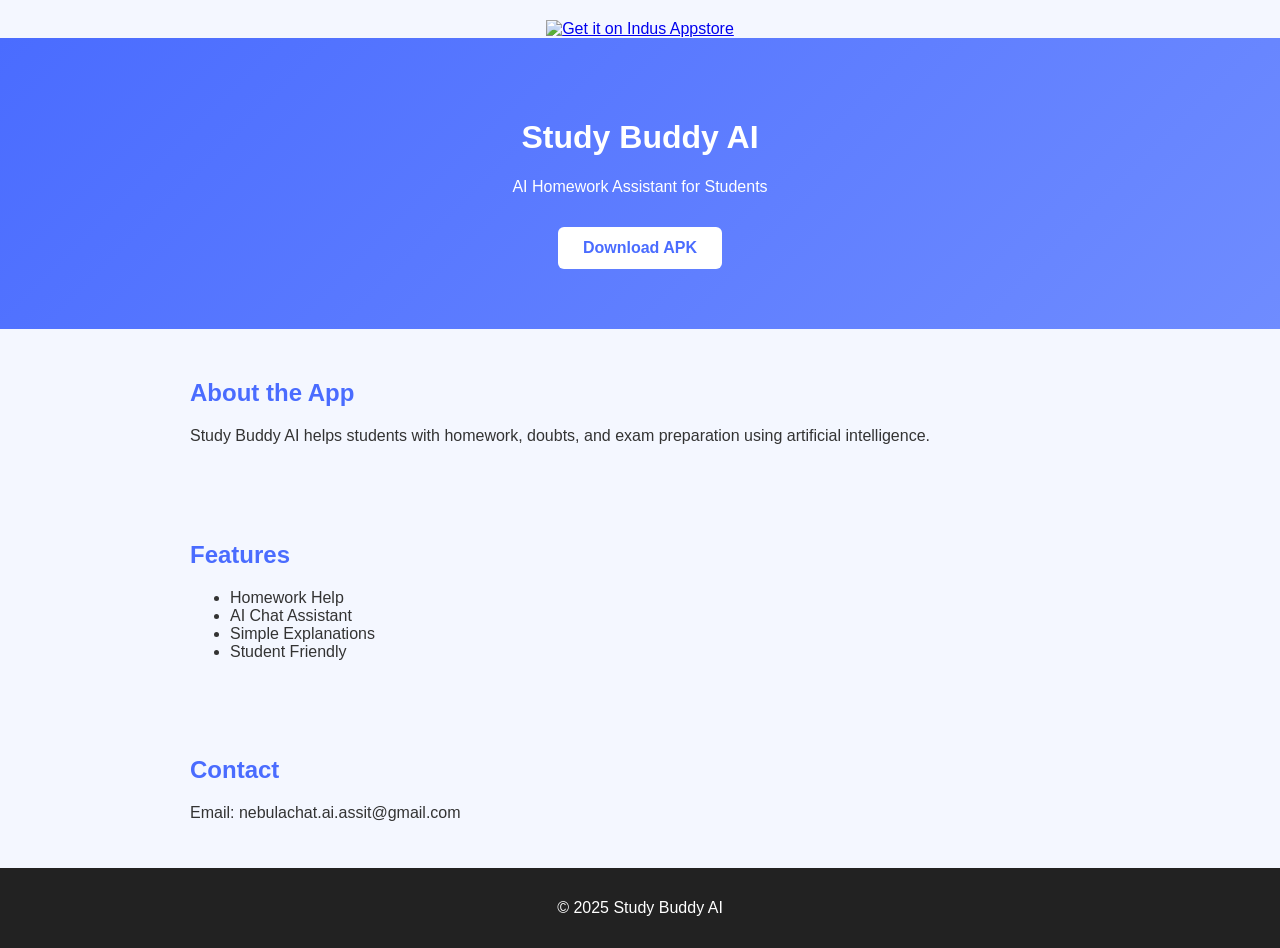
==== index.html @ 0703a467 "Update index.html" ====
<!DOCTYPE html>
<html lang="en">
<head>
  <meta charset="UTF-8">
  <title>Study Buddy AI – Homework Assistant</title>
  <link rel="stylesheet" href="style.css">
</head>
<body>
<div class="download">
  <a href="https://indusapp.store/avqtopzy" target="_blank">
    <img src="indus.png" alt="Get it on Indus Appstore" class="indus-badge">
  </a>
</div>

  <header>
    <h1>Study Buddy AI</h1>
    <p>AI Homework Assistant for Students</p>
   <a href="study-buddy-ai.apk" class="btn" download>
  Download APK
</a>

  </header>

  <section>
    <h2>About the App</h2>
    <p>
      Study Buddy AI helps students with homework, doubts, and exam preparation
      using artificial intelligence.
    </p>
  </section>

  <section>
    <h2>Features</h2>
    <ul>
      <li>Homework Help</li>
      <li>AI Chat Assistant</li>
      <li>Simple Explanations</li>
      <li>Student Friendly</li>
    </ul>
  </section>

  <section>
    <h2>Contact</h2>
    <p>Email: nebulachat.ai.assit@gmail.com</p>
  </section>

  <footer>
    <p>© 2025 Study Buddy AI</p>
  </footer>

</body>
</html>
---- style.css ----
body {
  margin: 0;
  font-family: Arial, sans-serif;
  background-color: #f4f7ff;
  color: #333;
}

header {
  background: linear-gradient(135deg, #4a6cff, #6f8cff);
  color: white;
  text-align: center;
  padding: 60px 20px;
}

.btn {
  display: inline-block;
  margin-top: 15px;
  padding: 12px 25px;
  background: white;
  color: #4a6cff;
  text-decoration: none;
  font-weight: bold;
  border-radius: 6px;
}

section {
  max-width: 900px;
  margin: auto;
  padding: 30px 20px;
}

h2 {
  color: #4a6cff;
}

footer {
  background: #222;
  color: white;
  text-align: center;
  padding: 15px;
}
.download {
  text-align: center;
  margin-top: 20px;
}

.indus-badge {
  width: 220px;
  cursor: pointer;
}
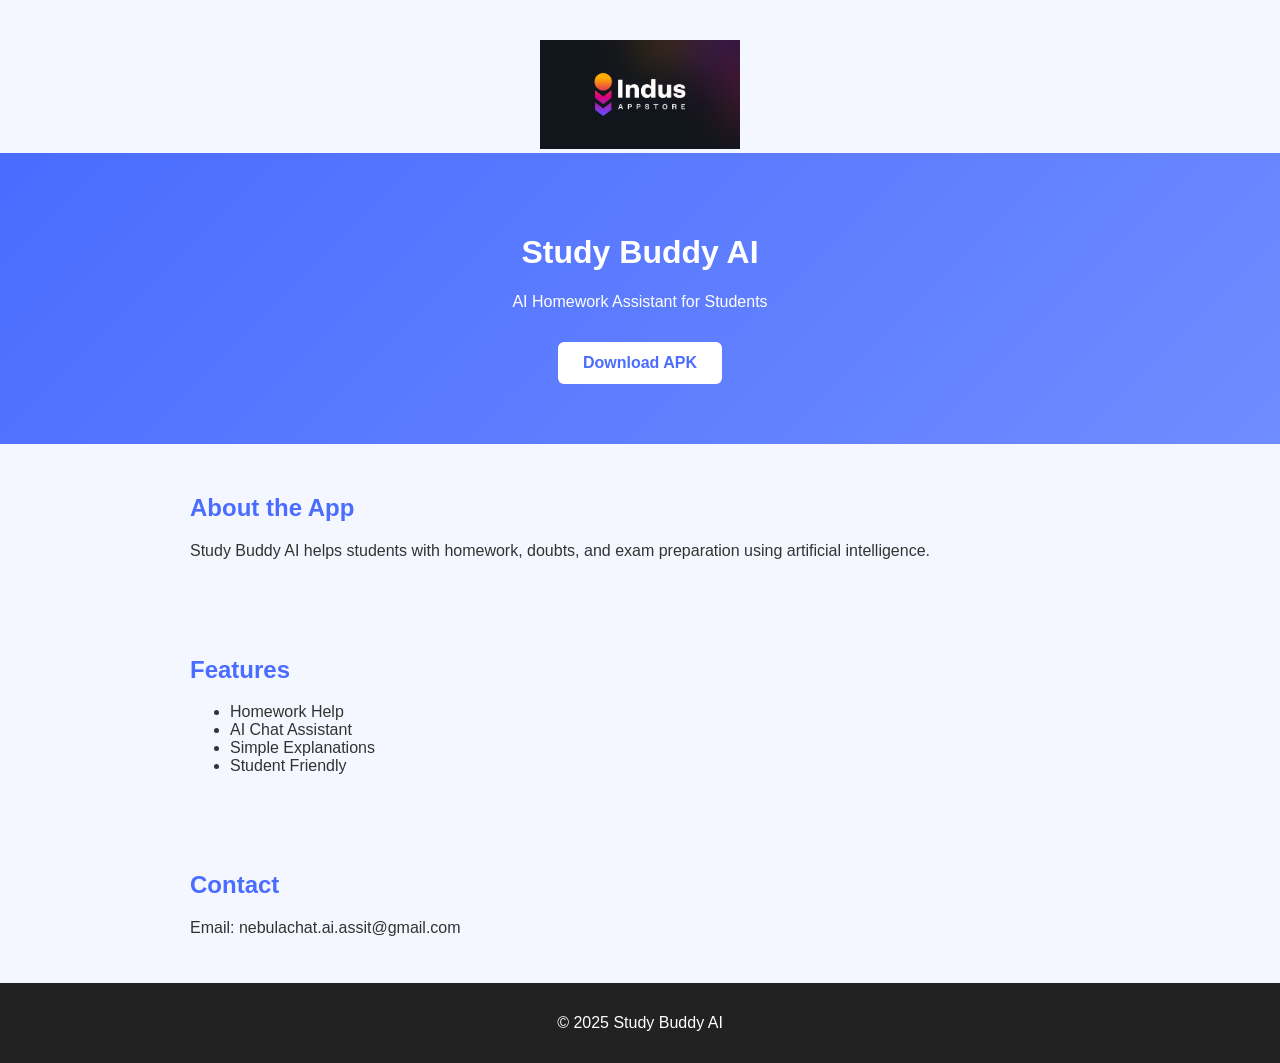
==== commit 579cd89d: "Update index.html" ====
--- a/index.html
+++ b/index.html
@@ -8,7 +8,7 @@
 <body>
 <div class="download">
   <a href="https://indusapp.store/avqtopzy" target="_blank">
-    <img src="indus.png" alt="Get it on Indus Appstore" class="indus-badge">
+    <img src="indus.png.png" alt="Get it on Indus Appstore" class="indus-badge">
   </a>
 </div>
 
@@ -55,3 +55,4 @@
 
 
 
+
--- a/style.css
+++ b/style.css
@@ -43,9 +43,11 @@
   text-align: center;
   margin-top: 20px;
 }
-
 .indus-badge {
-  width: 220px;
+  width: 200px;
+  margin-top: 20px;
   cursor: pointer;
 }
 
+
+
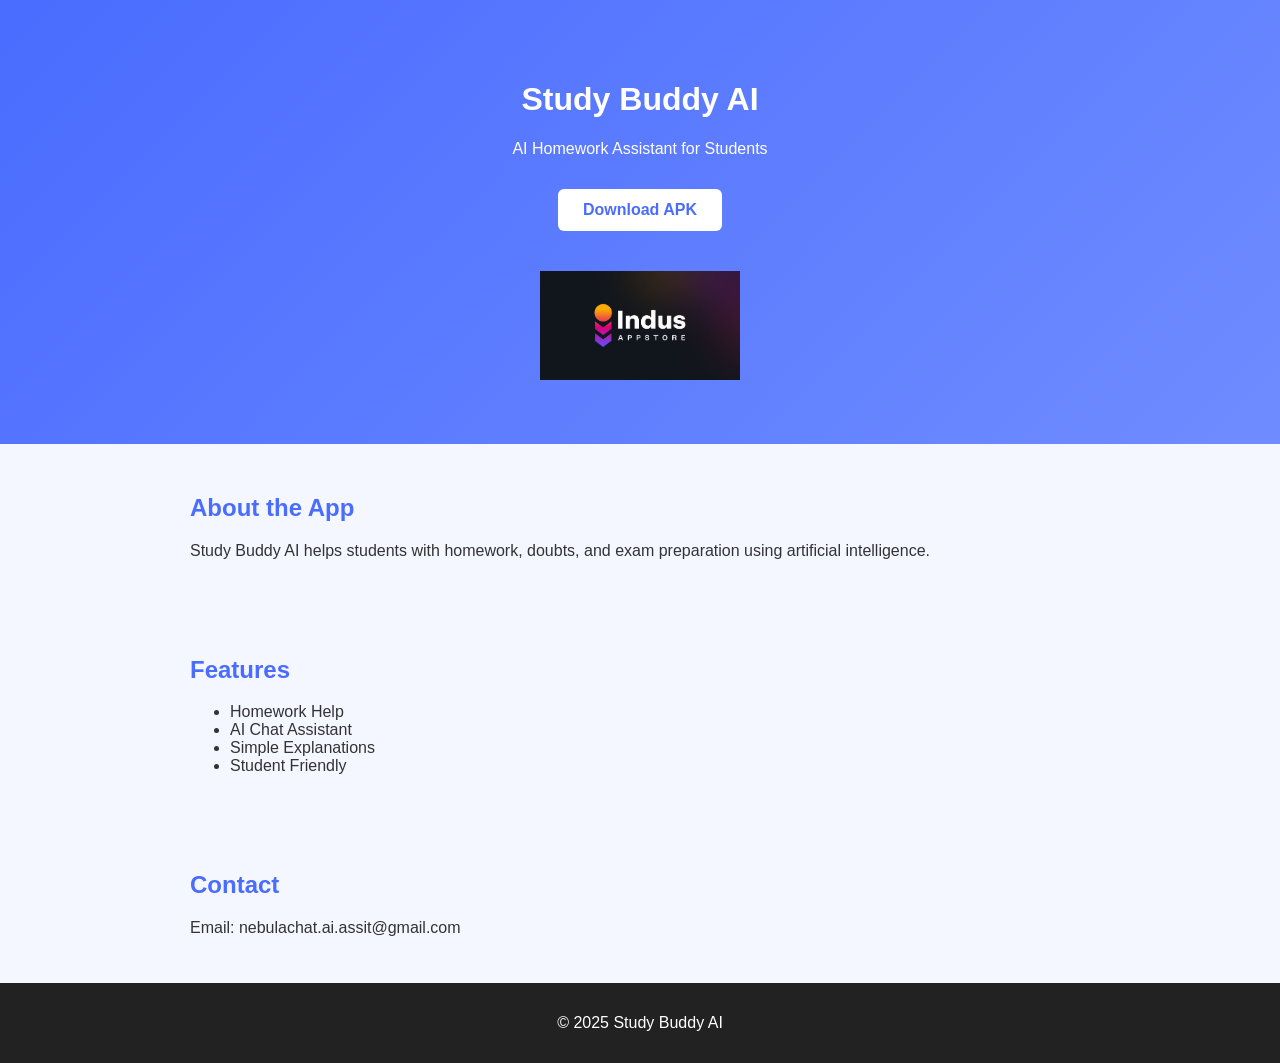
==== commit 9a0c702f: "Fix image source path and clean up HTML structure" ====
--- a/index.html
+++ b/index.html
@@ -6,11 +6,6 @@
   <link rel="stylesheet" href="style.css">
 </head>
 <body>
-<div class="download">
-  <a href="https://indusapp.store/avqtopzy" target="_blank">
-    <img src="indus.png.png" alt="Get it on Indus Appstore" class="indus-badge">
-  </a>
-</div>
 
   <header>
     <h1>Study Buddy AI</h1>
@@ -18,7 +13,11 @@
    <a href="study-buddy-ai.apk" class="btn" download>
   Download APK
 </a>
-
+<div class="download">
+  <a href="https://indusapp.store/avqtopzy" target="_blank">
+    <img src="./indus.png" alt="Get it on Indus Appstore" class="indus-badge">
+  </a>
+</div>
   </header>
 
   <section>
@@ -56,3 +55,4 @@
 
 
 
+
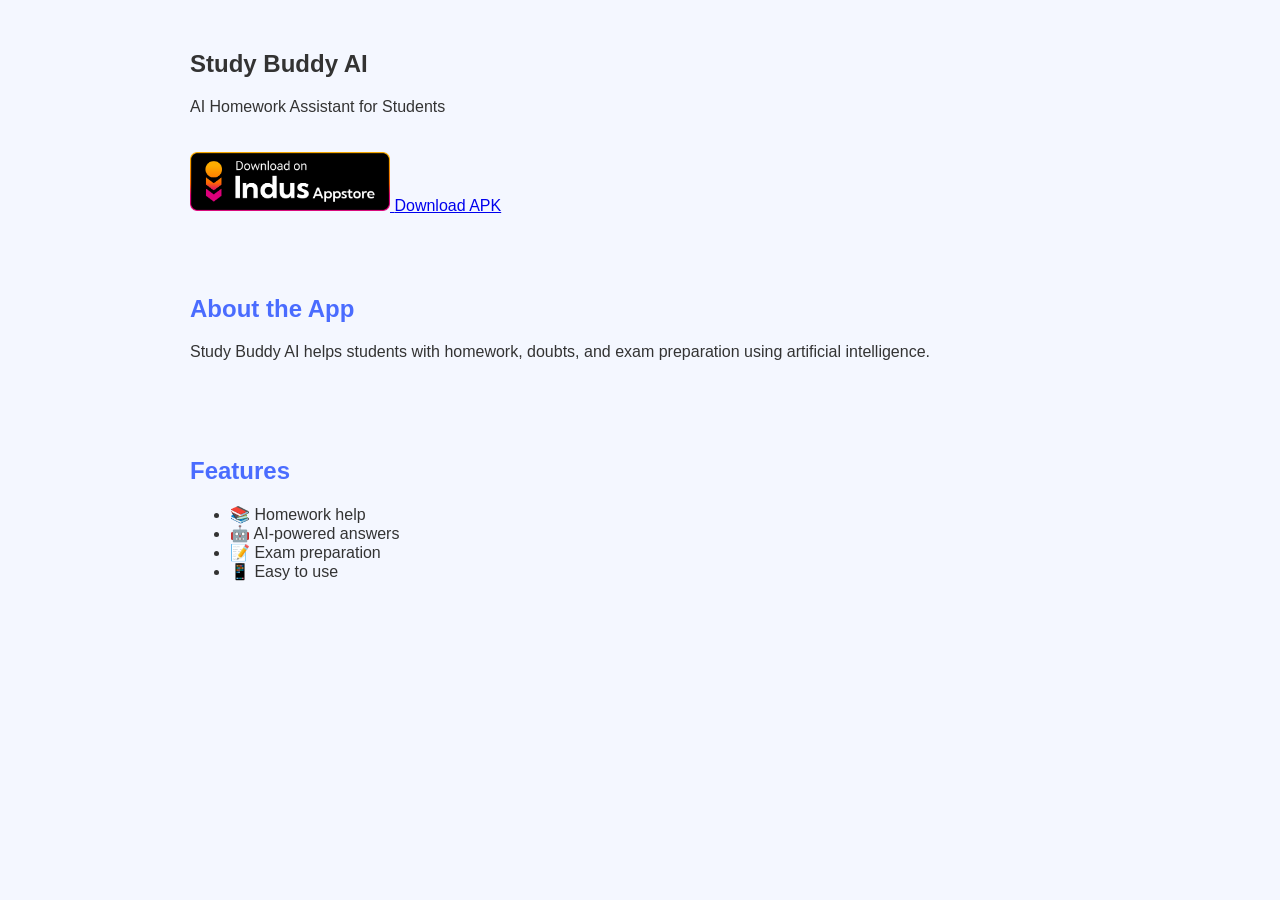
==== commit f7ddd0a1: "Refactor index.html for better structure and responsiveness Updated the HTML structure, added viewpo" ====
--- a/index.html
+++ b/index.html
@@ -2,57 +2,52 @@
 <html lang="en">
 <head>
   <meta charset="UTF-8">
-  <title>Study Buddy AI – Homework Assistant</title>
+  <title>Study Buddy AI</title>
+  <meta name="viewport" content="width=device-width, initial-scale=1.0">
   <link rel="stylesheet" href="style.css">
 </head>
 <body>
 
-  <header>
+  <!-- HERO SECTION -->
+  <section class="hero">
     <h1>Study Buddy AI</h1>
     <p>AI Homework Assistant for Students</p>
-   <a href="study-buddy-ai.apk" class="btn" download>
-  Download APK
-</a>
-<div class="download">
-  <a href="https://indusapp.store/avqtopzy" target="_blank">
-    <img src="./indus.png" alt="Get it on Indus Appstore" class="indus-badge">
-  </a>
-</div>
-  </header>
 
-  <section>
+    <!-- DOWNLOAD BUTTONS -->
+    <div class="download-row">
+
+      <!-- Indus Appstore -->
+      <a href="https://indusapp.store/avqtopzy" target="_blank">
+        <img src="./indus.png" alt="Get it on Indus Appstore" class="indus-badge">
+      </a>
+
+      <!-- APK Download -->
+      <a href="study-buddy-ai.apk.apk" download class="apk-btn">
+        Download APK
+      </a>
+
+    </div>
+  </section>
+
+  <!-- ABOUT SECTION -->
+  <section class="content">
     <h2>About the App</h2>
     <p>
-      Study Buddy AI helps students with homework, doubts, and exam preparation
-      using artificial intelligence.
+      Study Buddy AI helps students with homework, doubts,
+      and exam preparation using artificial intelligence.
     </p>
   </section>
 
-  <section>
+  <!-- FEATURES -->
+  <section class="content">
     <h2>Features</h2>
     <ul>
-      <li>Homework Help</li>
-      <li>AI Chat Assistant</li>
-      <li>Simple Explanations</li>
-      <li>Student Friendly</li>
+      <li>📚 Homework help</li>
+      <li>🤖 AI-powered answers</li>
+      <li>📝 Exam preparation</li>
+      <li>📱 Easy to use</li>
     </ul>
   </section>
 
-  <section>
-    <h2>Contact</h2>
-    <p>Email: nebulachat.ai.assit@gmail.com</p>
-  </section>
-
-  <footer>
-    <p>© 2025 Study Buddy AI</p>
-  </footer>
-
 </body>
 </html>
-
-
-
-
-
-
-
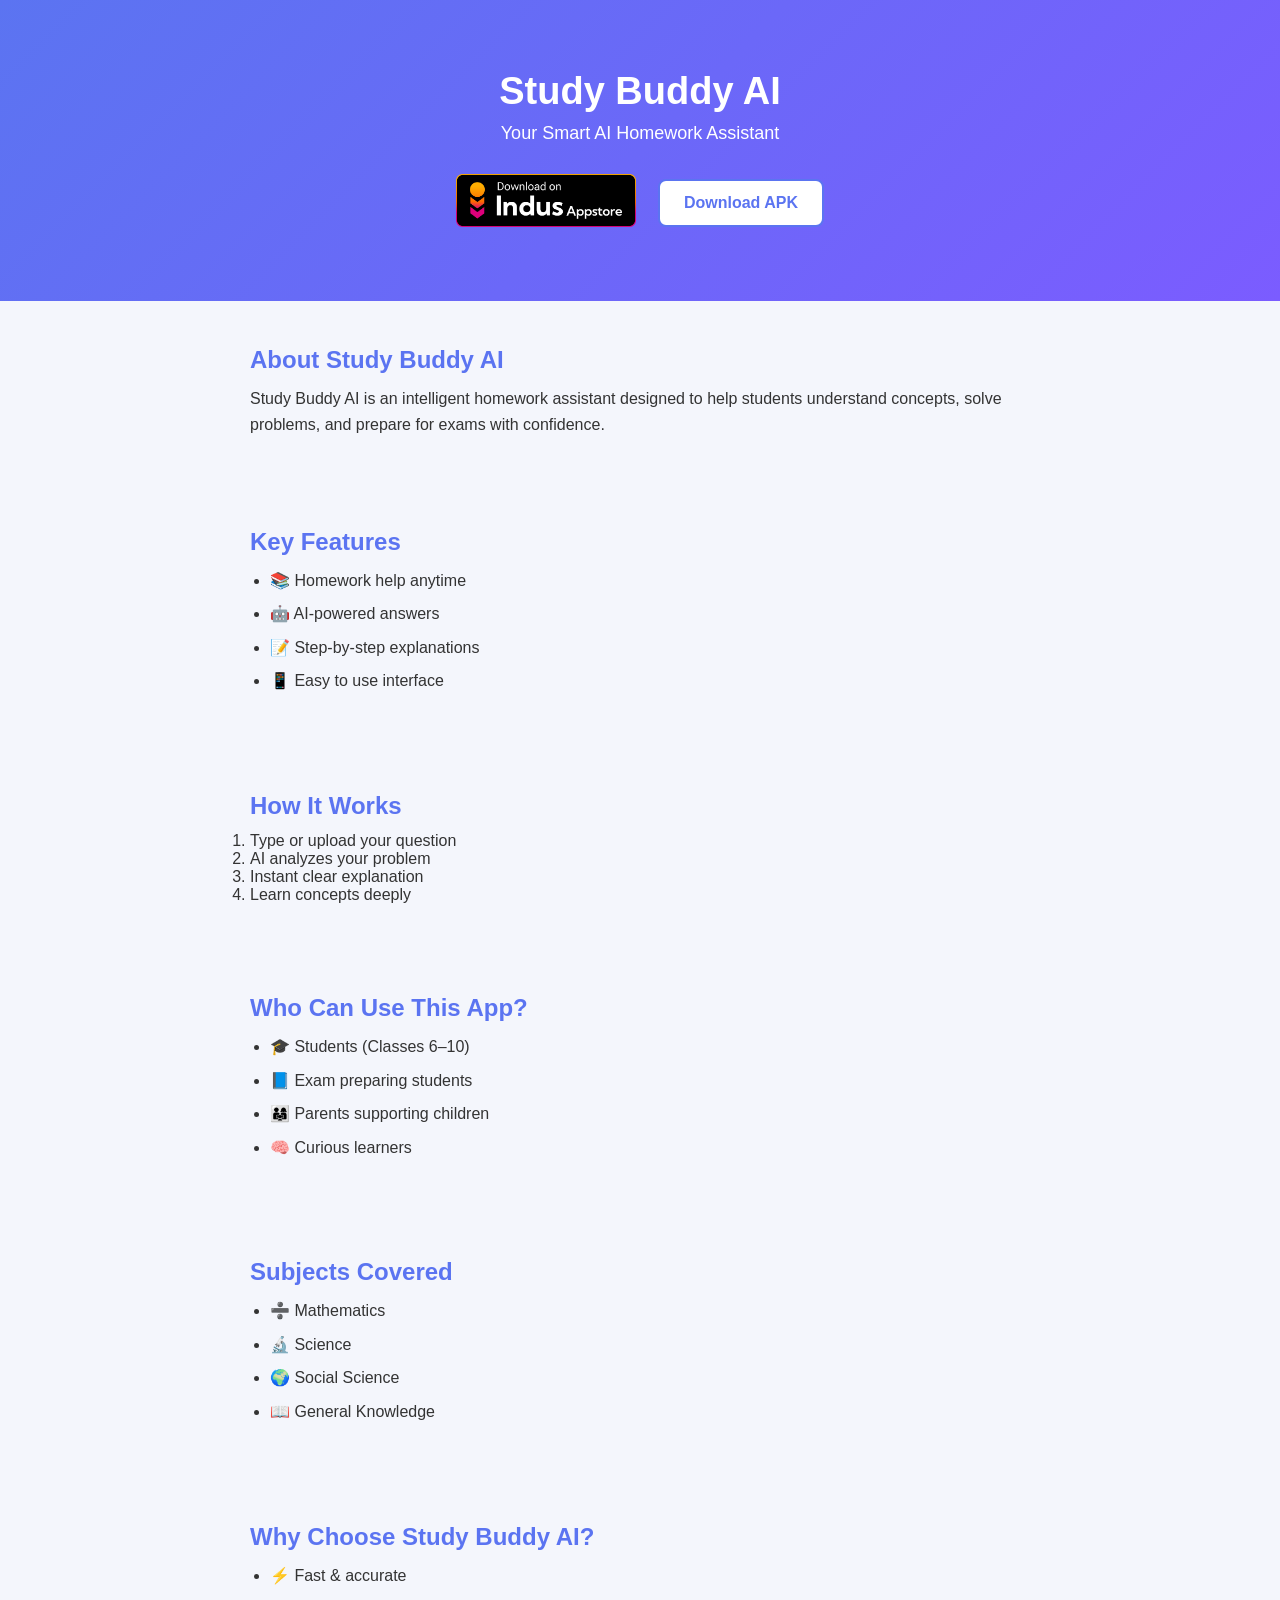
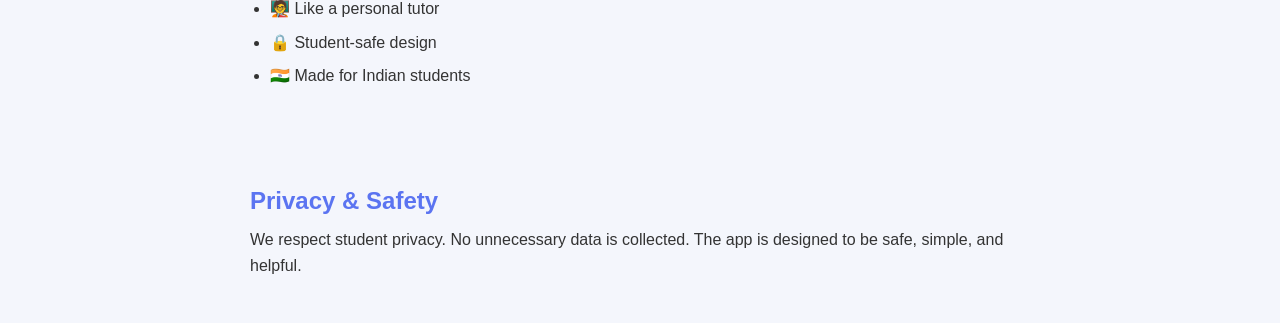
==== commit 717813c0: "Revise index.html for improved app presentation Updated content and structure of the index.html file" ====
--- a/index.html
+++ b/index.html
@@ -8,45 +8,94 @@
 </head>
 <body>
 
-  <!-- HERO SECTION -->
+  <!-- HERO -->
   <section class="hero">
     <h1>Study Buddy AI</h1>
-    <p>AI Homework Assistant for Students</p>
+    <p>Your Smart AI Homework Assistant</p>
 
-    <!-- DOWNLOAD BUTTONS -->
     <div class="download-row">
-
-      <!-- Indus Appstore -->
       <a href="https://indusapp.store/avqtopzy" target="_blank">
         <img src="./indus.png" alt="Get it on Indus Appstore" class="indus-badge">
       </a>
 
-      <!-- APK Download -->
       <a href="study-buddy-ai.apk.apk" download class="apk-btn">
         Download APK
       </a>
-
     </div>
   </section>
 
-  <!-- ABOUT SECTION -->
+  <!-- ABOUT -->
   <section class="content">
-    <h2>About the App</h2>
+    <h2>About Study Buddy AI</h2>
     <p>
-      Study Buddy AI helps students with homework, doubts,
-      and exam preparation using artificial intelligence.
+      Study Buddy AI is an intelligent homework assistant designed to help
+      students understand concepts, solve problems, and prepare for exams
+      with confidence.
     </p>
   </section>
 
   <!-- FEATURES -->
   <section class="content">
-    <h2>Features</h2>
+    <h2>Key Features</h2>
     <ul>
-      <li>📚 Homework help</li>
+      <li>📚 Homework help anytime</li>
       <li>🤖 AI-powered answers</li>
-      <li>📝 Exam preparation</li>
-      <li>📱 Easy to use</li>
+      <li>📝 Step-by-step explanations</li>
+      <li>📱 Easy to use interface</li>
     </ul>
+  </section>
+
+  <!-- HOW IT WORKS -->
+  <section class="content">
+    <h2>How It Works</h2>
+    <ol>
+      <li>Type or upload your question</li>
+      <li>AI analyzes your problem</li>
+      <li>Instant clear explanation</li>
+      <li>Learn concepts deeply</li>
+    </ol>
+  </section>
+
+  <!-- USERS -->
+  <section class="content">
+    <h2>Who Can Use This App?</h2>
+    <ul>
+      <li>🎓 Students (Classes 6–10)</li>
+      <li>📘 Exam preparing students</li>
+      <li>👨‍👩‍👧 Parents supporting children</li>
+      <li>🧠 Curious learners</li>
+    </ul>
+  </section>
+
+  <!-- SUBJECTS -->
+  <section class="content">
+    <h2>Subjects Covered</h2>
+    <ul>
+      <li>➗ Mathematics</li>
+      <li>🔬 Science</li>
+      <li>🌍 Social Science</li>
+      <li>📖 General Knowledge</li>
+    </ul>
+  </section>
+
+  <!-- WHY CHOOSE -->
+  <section class="content">
+    <h2>Why Choose Study Buddy AI?</h2>
+    <ul>
+      <li>⚡ Fast & accurate</li>
+      <li>🧑‍🏫 Like a personal tutor</li>
+      <li>🔒 Student-safe design</li>
+      <li>🇮🇳 Made for Indian students</li>
+    </ul>
+  </section>
+
+  <!-- PRIVACY -->
+  <section class="content">
+    <h2>Privacy & Safety</h2>
+    <p>
+      We respect student privacy. No unnecessary data is collected.
+      The app is designed to be safe, simple, and helpful.
+    </p>
   </section>
 
 </body>
--- a/style.css
+++ b/style.css
@@ -1,53 +1,118 @@
+* {
+  margin: 0;
+  padding: 0;
+  box-sizing: border-box;
+  font-family: Arial, sans-serif;
+}
+
 body {
-  margin: 0;
-  font-family: Arial, sans-serif;
-  background-color: #f4f7ff;
+  background-color: #f4f6fc;
   color: #333;
 }
 
-header {
-  background: linear-gradient(135deg, #4a6cff, #6f8cff);
+/* HERO SECTION */
+.hero {
+  background: linear-gradient(135deg, #5b74f1, #7b5cff);
   color: white;
   text-align: center;
-  padding: 60px 20px;
+  padding: 70px 20px;
+  animation: fadeDown 1s ease;
 }
 
-.btn {
-  display: inline-block;
-  margin-top: 15px;
-  padding: 12px 25px;
-  background: white;
-  color: #4a6cff;
+.hero h1 {
+  font-size: 38px;
+  margin-bottom: 10px;
+}
+
+.hero p {
+  font-size: 18px;
+  margin-bottom: 30px;
+}
+
+/* DOWNLOAD BUTTON ROW */
+.download-row {
+  display: flex;
+  justify-content: center;
+  align-items: center;
+  gap: 22px;
+  flex-wrap: wrap;
+  animation: fadeUp 1.2s ease;
+}
+
+/* INDUS IMAGE BUTTON */
+.indus-badge {
+  width: 180px;
+  cursor: pointer;
+  transition: transform 0.3s ease, box-shadow 0.3s ease;
+}
+
+.indus-badge:hover {
+  transform: scale(1.08);
+  box-shadow: 0 12px 25px rgba(0, 0, 0, 0.25);
+}
+
+/* APK BUTTON */
+.apk-btn {
+  background-color: #ffffff;
+  color: #5b74f1;
+  padding: 13px 24px;
+  border-radius: 8px;
   text-decoration: none;
   font-weight: bold;
-  border-radius: 6px;
+  border: 2px solid #5b74f1;
+  transition: all 0.3s ease;
 }
 
-section {
-  max-width: 900px;
-  margin: auto;
-  padding: 30px 20px;
+.apk-btn:hover {
+  background-color: #5b74f1;
+  color: white;
+  transform: translateY(-4px);
+  box-shadow: 0 10px 20px rgba(0, 0, 0, 0.2);
 }
 
-h2 {
-  color: #4a6cff;
+/* CONTENT SECTIONS */
+.content {
+  padding: 45px 20px;
+  max-width: 820px;
+  margin: auto;
+  animation: fadeUp 1.4s ease;
 }
 
-footer {
-  background: #222;
-  color: white;
-  text-align: center;
-  padding: 15px;
-}
-.download {
-  text-align: center;
-  margin-top: 20px;
-}
-.indus-badge {
-  width: 200px;
-  margin-top: 20px;
-  cursor: pointer;
+.content h2 {
+  margin-bottom: 12px;
+  color: #5b74f1;
 }
 
+.content p,
+.content ul {
+  font-size: 16px;
+  line-height: 1.6;
+}
 
+.content ul li {
+  margin-left: 20px;
+  margin-bottom: 8px;
+}
 
+/* 🔥 KEYFRAME ANIMATIONS */
+@keyframes fadeUp {
+  from {
+    opacity: 0;
+    transform: translateY(25px);
+  }
+  to {
+    opacity: 1;
+    transform: translateY(0);
+  }
+}
+
+@keyframes fadeDown {
+  from {
+    opacity: 0;
+    transform: translateY(-25px);
+  }
+  to {
+    opacity: 1;
+    transform: translateY(0);
+  }
+}
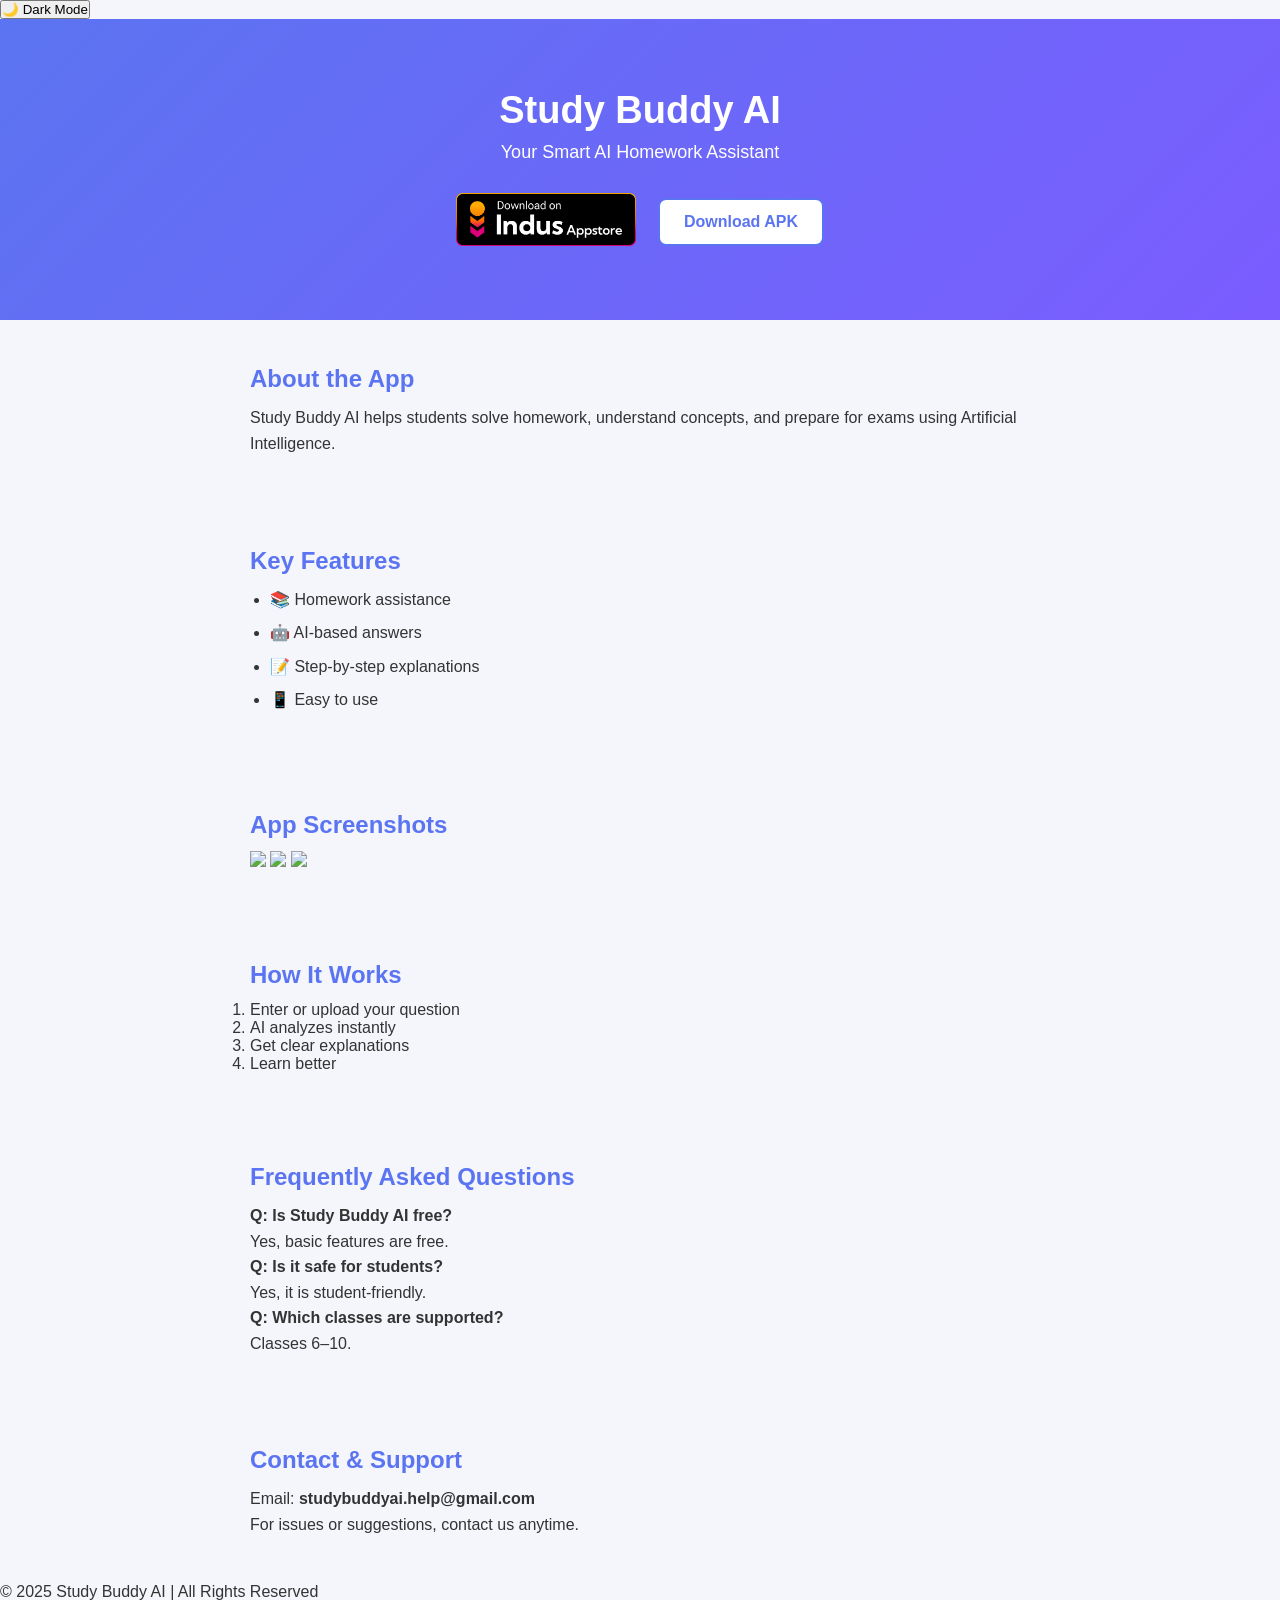
==== commit a3fa6359: "Implement dark mode toggle and update app details Added dark mode toggle button and updated content." ====
--- a/index.html
+++ b/index.html
@@ -6,97 +6,94 @@
   <meta name="viewport" content="width=device-width, initial-scale=1.0">
   <link rel="stylesheet" href="style.css">
 </head>
+
 <body>
 
-  <!-- HERO -->
-  <section class="hero">
-    <h1>Study Buddy AI</h1>
-    <p>Your Smart AI Homework Assistant</p>
+<!-- DARK MODE BUTTON -->
+<button id="darkToggle">🌙 Dark Mode</button>
 
-    <div class="download-row">
-      <a href="https://indusapp.store/avqtopzy" target="_blank">
-        <img src="./indus.png" alt="Get it on Indus Appstore" class="indus-badge">
-      </a>
+<!-- HERO -->
+<section class="hero">
+  <h1>Study Buddy AI</h1>
+  <p>Your Smart AI Homework Assistant</p>
 
-      <a href="study-buddy-ai.apk.apk" download class="apk-btn">
-        Download APK
-      </a>
-    </div>
-  </section>
+  <div class="download-row">
+    <a href="https://indusapp.store/avqtopzy" target="_blank">
+      <img src="./indus.png" alt="Get it on Indus Appstore" class="indus-badge">
+    </a>
 
-  <!-- ABOUT -->
-  <section class="content">
-    <h2>About Study Buddy AI</h2>
-    <p>
-      Study Buddy AI is an intelligent homework assistant designed to help
-      students understand concepts, solve problems, and prepare for exams
-      with confidence.
-    </p>
-  </section>
+    <a href="study-buddy-ai.apk.apk" download class="apk-btn">
+      Download APK
+    </a>
+  </div>
+</section>
 
-  <!-- FEATURES -->
-  <section class="content">
-    <h2>Key Features</h2>
-    <ul>
-      <li>📚 Homework help anytime</li>
-      <li>🤖 AI-powered answers</li>
-      <li>📝 Step-by-step explanations</li>
-      <li>📱 Easy to use interface</li>
-    </ul>
-  </section>
+<!-- ABOUT -->
+<section class="content">
+  <h2>About the App</h2>
+  <p>
+    Study Buddy AI helps students solve homework, understand concepts,
+    and prepare for exams using Artificial Intelligence.
+  </p>
+</section>
 
-  <!-- HOW IT WORKS -->
-  <section class="content">
-    <h2>How It Works</h2>
-    <ol>
-      <li>Type or upload your question</li>
-      <li>AI analyzes your problem</li>
-      <li>Instant clear explanation</li>
-      <li>Learn concepts deeply</li>
-    </ol>
-  </section>
+<!-- FEATURES -->
+<section class="content">
+  <h2>Key Features</h2>
+  <ul>
+    <li>📚 Homework assistance</li>
+    <li>🤖 AI-based answers</li>
+    <li>📝 Step-by-step explanations</li>
+    <li>📱 Easy to use</li>
+  </ul>
+</section>
 
-  <!-- USERS -->
-  <section class="content">
-    <h2>Who Can Use This App?</h2>
-    <ul>
-      <li>🎓 Students (Classes 6–10)</li>
-      <li>📘 Exam preparing students</li>
-      <li>👨‍👩‍👧 Parents supporting children</li>
-      <li>🧠 Curious learners</li>
-    </ul>
-  </section>
+<!-- SCREENSHOTS -->
+<section class="content">
+  <h2>App Screenshots</h2>
+  <div class="screenshots">
+    <img src="https://via.placeholder.com/200x400?text=Home">
+    <img src="https://via.placeholder.com/200x400?text=Chat">
+    <img src="https://via.placeholder.com/200x400?text=Answer">
+  </div>
+</section>
 
-  <!-- SUBJECTS -->
-  <section class="content">
-    <h2>Subjects Covered</h2>
-    <ul>
-      <li>➗ Mathematics</li>
-      <li>🔬 Science</li>
-      <li>🌍 Social Science</li>
-      <li>📖 General Knowledge</li>
-    </ul>
-  </section>
+<!-- HOW IT WORKS -->
+<section class="content">
+  <h2>How It Works</h2>
+  <ol>
+    <li>Enter or upload your question</li>
+    <li>AI analyzes instantly</li>
+    <li>Get clear explanations</li>
+    <li>Learn better</li>
+  </ol>
+</section>
 
-  <!-- WHY CHOOSE -->
-  <section class="content">
-    <h2>Why Choose Study Buddy AI?</h2>
-    <ul>
-      <li>⚡ Fast & accurate</li>
-      <li>🧑‍🏫 Like a personal tutor</li>
-      <li>🔒 Student-safe design</li>
-      <li>🇮🇳 Made for Indian students</li>
-    </ul>
-  </section>
+<!-- FAQ -->
+<section class="content">
+  <h2>Frequently Asked Questions</h2>
+  <p><b>Q: Is Study Buddy AI free?</b><br>Yes, basic features are free.</p>
+  <p><b>Q: Is it safe for students?</b><br>Yes, it is student-friendly.</p>
+  <p><b>Q: Which classes are supported?</b><br>Classes 6–10.</p>
+</section>
 
-  <!-- PRIVACY -->
-  <section class="content">
-    <h2>Privacy & Safety</h2>
-    <p>
-      We respect student privacy. No unnecessary data is collected.
-      The app is designed to be safe, simple, and helpful.
-    </p>
-  </section>
+<!-- CONTACT -->
+<section class="content">
+  <h2>Contact & Support</h2>
+  <p>Email: <b>studybuddyai.help@gmail.com</b></p>
+  <p>For issues or suggestions, contact us anytime.</p>
+</section>
+
+<!-- FOOTER -->
+<footer>
+  <p>© 2025 Study Buddy AI | All Rights Reserved</p>
+</footer>
+
+<!-- DARK MODE SCRIPT -->
+<script>
+  const btn = document.getElementById("darkToggle");
+  btn.onclick = () => document.body.classList.toggle("dark");
+</script>
 
 </body>
 </html>
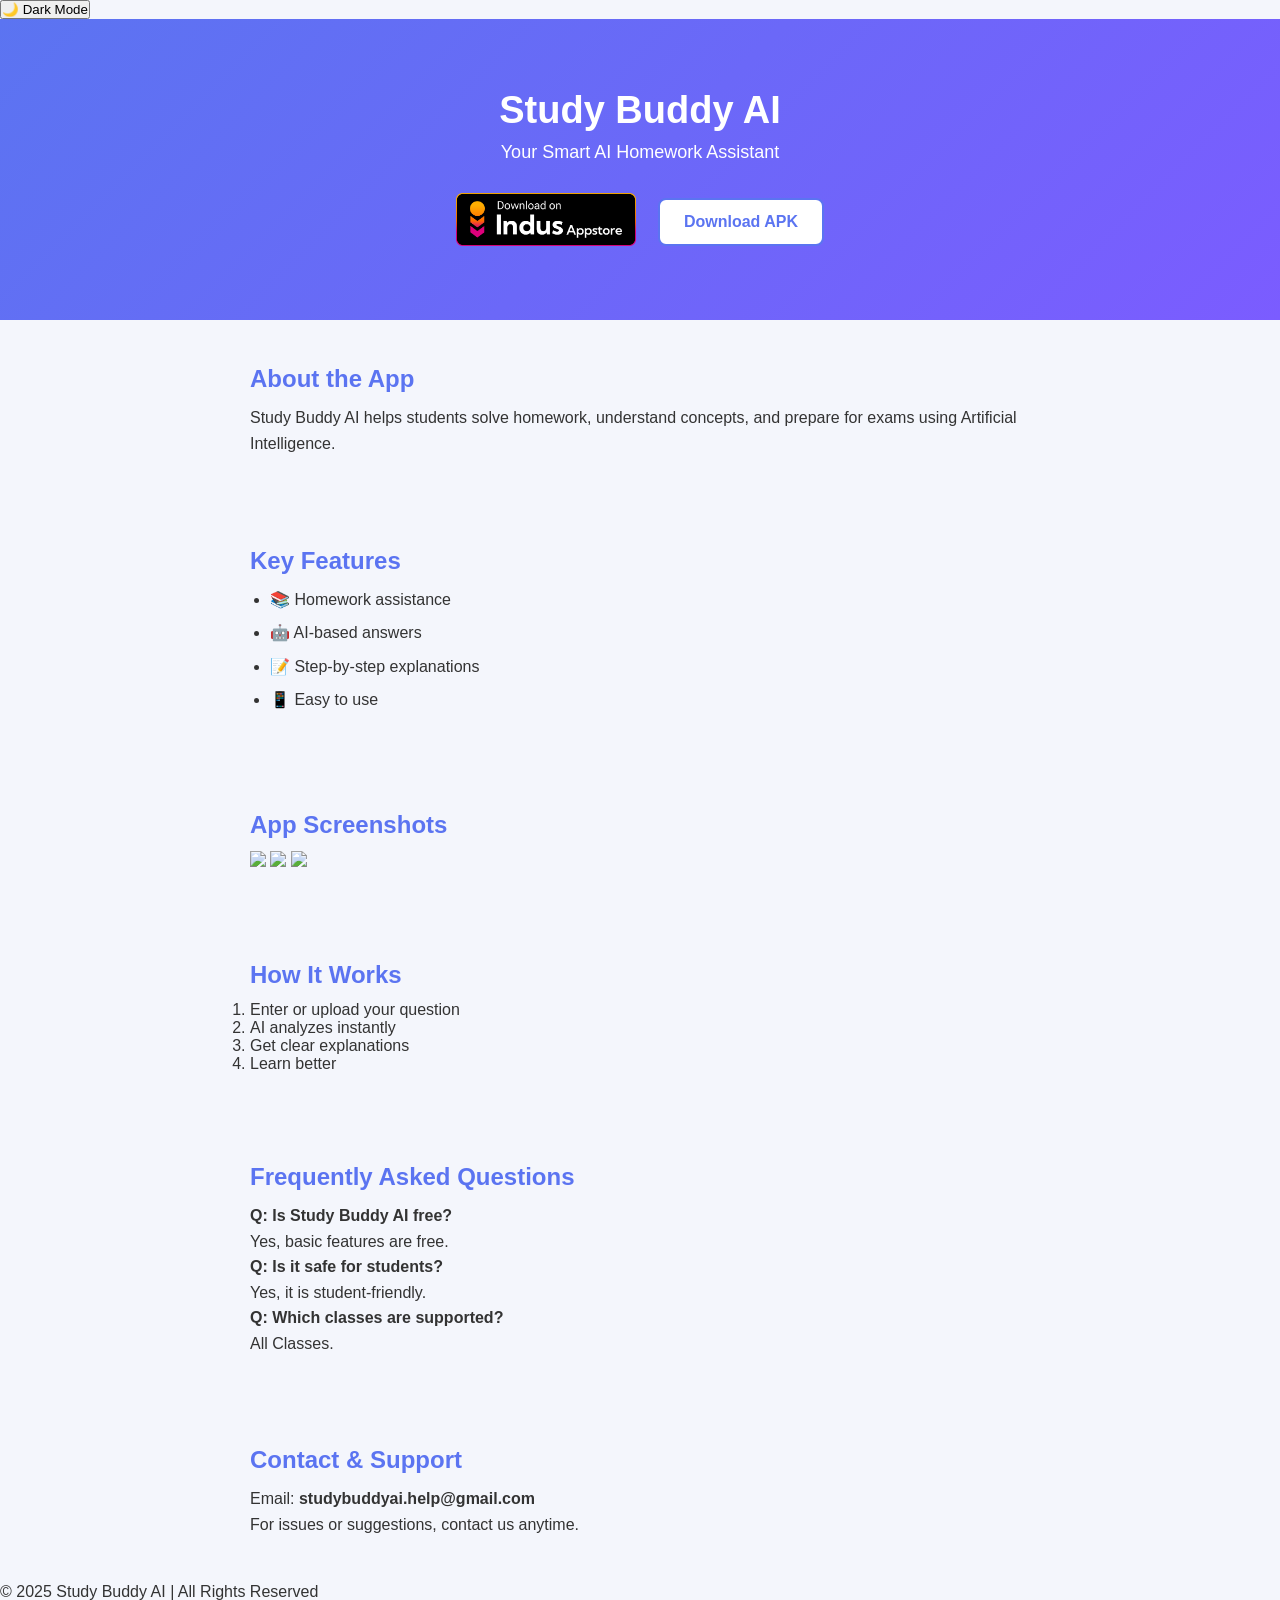
==== commit 7a64c9e6: "Correct supported classes in FAQ section Updated FAQ section to reflect all classes supported." ====
--- a/index.html
+++ b/index.html
@@ -74,7 +74,7 @@
   <h2>Frequently Asked Questions</h2>
   <p><b>Q: Is Study Buddy AI free?</b><br>Yes, basic features are free.</p>
   <p><b>Q: Is it safe for students?</b><br>Yes, it is student-friendly.</p>
-  <p><b>Q: Which classes are supported?</b><br>Classes 6–10.</p>
+  <p><b>Q: Which classes are supported?</b><br>All Classes.</p>
 </section>
 
 <!-- CONTACT -->
@@ -97,3 +97,4 @@
 
 </body>
 </html>
+
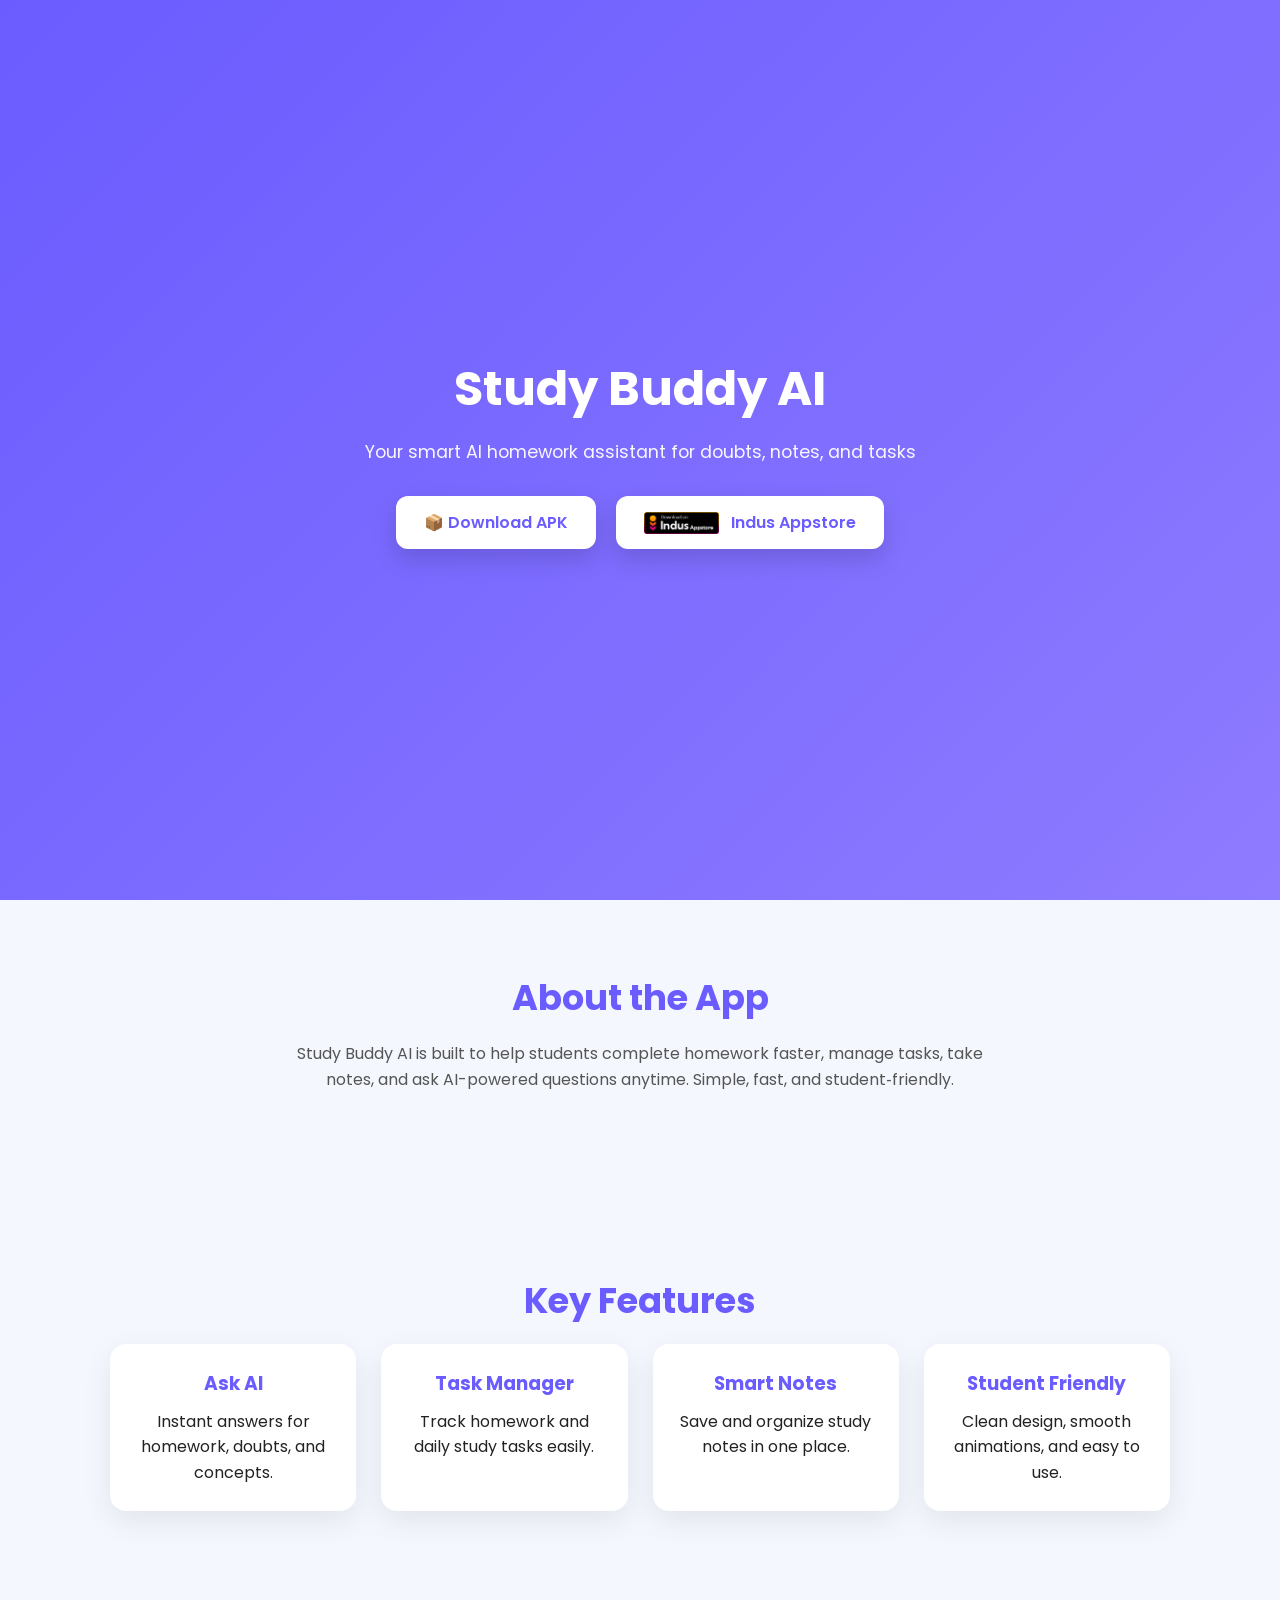
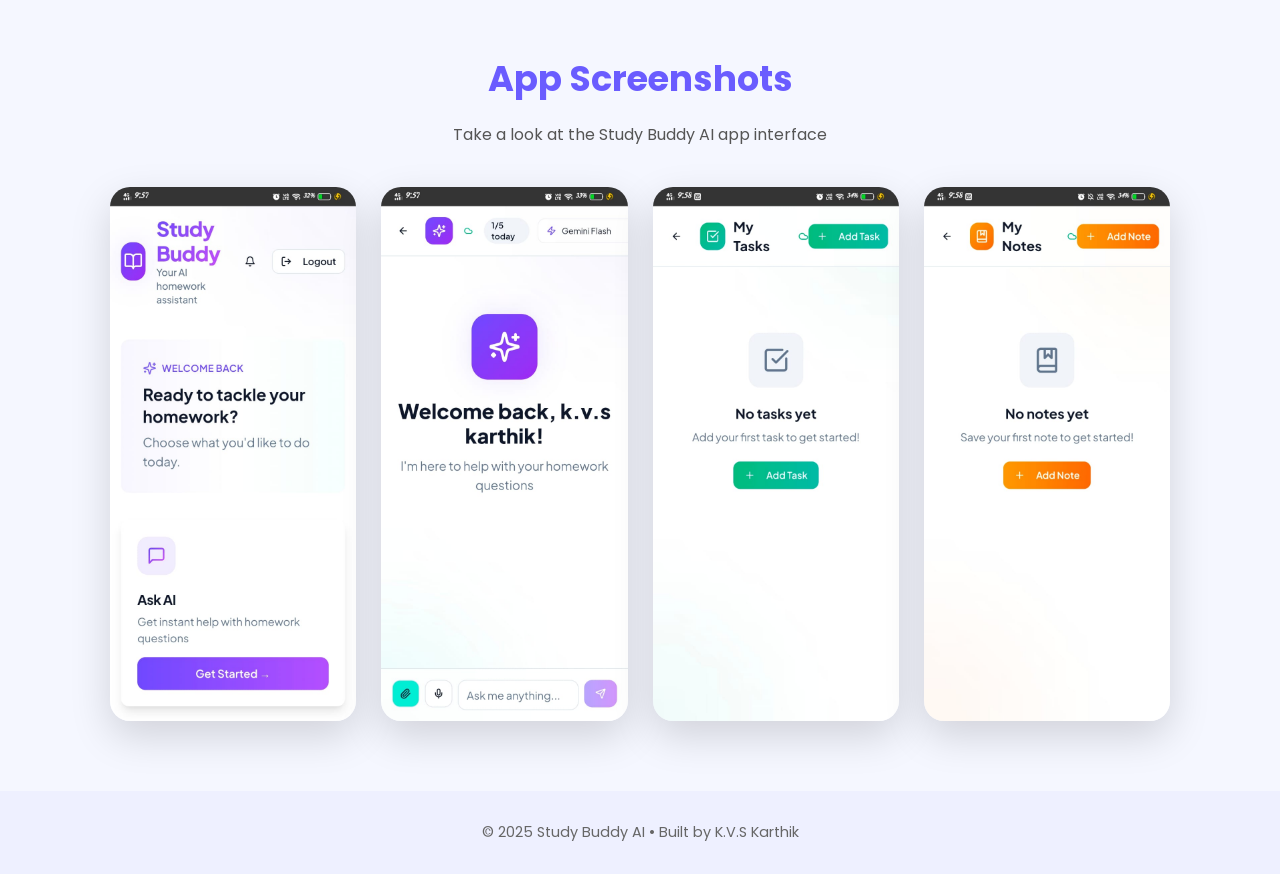
==== commit ccb69b06: "Revamp index.html with new layout and styles Updated the HTML structure, added new styles, and impro" ====
--- a/index.html
+++ b/index.html
@@ -1,100 +1,241 @@
 <!DOCTYPE html>
 <html lang="en">
 <head>
-  <meta charset="UTF-8">
-  <title>Study Buddy AI</title>
-  <meta name="viewport" content="width=device-width, initial-scale=1.0">
-  <link rel="stylesheet" href="style.css">
+  <meta charset="UTF-8" />
+  <meta name="viewport" content="width=device-width, initial-scale=1.0" />
+  <title>Study Buddy AI – Homework Assistant</title>
+
+  <!-- Google Font -->
+  <link href="https://fonts.googleapis.com/css2?family=Poppins:wght@300;400;600;700&display=swap" rel="stylesheet">
+
+  <style>
+    * {
+      margin: 0;
+      padding: 0;
+      box-sizing: border-box;
+      font-family: 'Poppins', sans-serif;
+    }
+
+    body {
+      background: #f5f7ff;
+      color: #222;
+      line-height: 1.6;
+    }
+
+    /* HERO */
+    .hero {
+      min-height: 100vh;
+      background: linear-gradient(135deg, #6a5cff, #8e7bff);
+      color: white;
+      display: flex;
+      align-items: center;
+      justify-content: center;
+      text-align: center;
+      padding: 40px 20px;
+      animation: fadeIn 1.2s ease;
+    }
+
+    .hero h1 {
+      font-size: 3rem;
+      margin-bottom: 10px;
+      animation: slideDown 1s ease;
+    }
+
+    .hero p {
+      font-size: 1.1rem;
+      opacity: 0.95;
+      margin-bottom: 30px;
+      animation: fadeIn 1.8s ease;
+    }
+
+    /* BUTTONS */
+    .buttons {
+      display: flex;
+      gap: 20px;
+      justify-content: center;
+      flex-wrap: wrap;
+    }
+
+    .btn {
+      background: white;
+      color: #6a5cff;
+      padding: 14px 28px;
+      border-radius: 12px;
+      font-weight: 600;
+      text-decoration: none;
+      transition: transform 0.3s, box-shadow 0.3s;
+      box-shadow: 0 10px 25px rgba(0,0,0,0.15);
+      animation: popIn 1.5s ease;
+    }
+
+    .btn:hover {
+      transform: translateY(-4px);
+      box-shadow: 0 16px 35px rgba(0,0,0,0.2);
+    }
+
+    .btn img {
+      height: 22px;
+      vertical-align: middle;
+      margin-right: 8px;
+    }
+
+    /* SECTION */
+    section {
+      padding: 70px 20px;
+      max-width: 1100px;
+      margin: auto;
+    }
+
+    section h2 {
+      text-align: center;
+      font-size: 2.2rem;
+      margin-bottom: 15px;
+      color: #6a5cff;
+    }
+
+    section p.center {
+      text-align: center;
+      max-width: 700px;
+      margin: 0 auto 40px;
+      color: #555;
+    }
+
+    /* FEATURES */
+    .features {
+      display: grid;
+      grid-template-columns: repeat(auto-fit, minmax(240px, 1fr));
+      gap: 25px;
+    }
+
+    .feature {
+      background: white;
+      padding: 25px;
+      border-radius: 16px;
+      text-align: center;
+      box-shadow: 0 10px 30px rgba(0,0,0,0.08);
+      transition: transform 0.3s;
+    }
+
+    .feature:hover {
+      transform: translateY(-6px);
+    }
+
+    .feature h3 {
+      margin-bottom: 10px;
+      color: #6a5cff;
+    }
+
+    /* SCREENSHOTS */
+    .screenshots {
+      display: grid;
+      grid-template-columns: repeat(auto-fit, minmax(220px, 1fr));
+      gap: 25px;
+      align-items: center;
+    }
+
+    .screenshots img {
+      width: 100%;
+      border-radius: 20px;
+      box-shadow: 0 15px 40px rgba(0,0,0,0.15);
+      transition: transform 0.4s;
+    }
+
+    .screenshots img:hover {
+      transform: scale(1.05);
+    }
+
+    /* FOOTER */
+    footer {
+      text-align: center;
+      padding: 30px 15px;
+      background: #eef0ff;
+      color: #666;
+      font-size: 0.9rem;
+    }
+
+    /* ANIMATIONS */
+    @keyframes fadeIn {
+      from { opacity: 0; }
+      to { opacity: 1; }
+    }
+
+    @keyframes slideDown {
+      from { opacity: 0; transform: translateY(-40px); }
+      to { opacity: 1; transform: translateY(0); }
+    }
+
+    @keyframes popIn {
+      from { opacity: 0; transform: scale(0.8); }
+      to { opacity: 1; transform: scale(1); }
+    }
+  </style>
 </head>
-
 <body>
 
-<!-- DARK MODE BUTTON -->
-<button id="darkToggle">🌙 Dark Mode</button>
-
-<!-- HERO -->
-<section class="hero">
-  <h1>Study Buddy AI</h1>
-  <p>Your Smart AI Homework Assistant</p>
-
-  <div class="download-row">
-    <a href="https://indusapp.store/avqtopzy" target="_blank">
-      <img src="./indus.png" alt="Get it on Indus Appstore" class="indus-badge">
-    </a>
-
-    <a href="study-buddy-ai.apk.apk" download class="apk-btn">
-      Download APK
-    </a>
+  <!-- HERO -->
+  <div class="hero">
+    <div>
+      <h1>Study Buddy AI</h1>
+      <p>Your smart AI homework assistant for doubts, notes, and tasks</p>
+
+      <div class="buttons">
+        <a class="btn" href="study-buddy-ai.apk" download>📦 Download APK</a>
+        <a class="btn" href="https://indusapp.store/avqtopzy" target="_blank">
+          <img src="indus.png" alt="Indus"> Indus Appstore
+        </a>
+      </div>
+    </div>
   </div>
-</section>
-
-<!-- ABOUT -->
-<section class="content">
-  <h2>About the App</h2>
-  <p>
-    Study Buddy AI helps students solve homework, understand concepts,
-    and prepare for exams using Artificial Intelligence.
-  </p>
-</section>
-
-<!-- FEATURES -->
-<section class="content">
-  <h2>Key Features</h2>
-  <ul>
-    <li>📚 Homework assistance</li>
-    <li>🤖 AI-based answers</li>
-    <li>📝 Step-by-step explanations</li>
-    <li>📱 Easy to use</li>
-  </ul>
-</section>
-
-<!-- SCREENSHOTS -->
-<section class="content">
-  <h2>App Screenshots</h2>
-  <div class="screenshots">
-    <img src="https://via.placeholder.com/200x400?text=Home">
-    <img src="https://via.placeholder.com/200x400?text=Chat">
-    <img src="https://via.placeholder.com/200x400?text=Answer">
-  </div>
-</section>
-
-<!-- HOW IT WORKS -->
-<section class="content">
-  <h2>How It Works</h2>
-  <ol>
-    <li>Enter or upload your question</li>
-    <li>AI analyzes instantly</li>
-    <li>Get clear explanations</li>
-    <li>Learn better</li>
-  </ol>
-</section>
-
-<!-- FAQ -->
-<section class="content">
-  <h2>Frequently Asked Questions</h2>
-  <p><b>Q: Is Study Buddy AI free?</b><br>Yes, basic features are free.</p>
-  <p><b>Q: Is it safe for students?</b><br>Yes, it is student-friendly.</p>
-  <p><b>Q: Which classes are supported?</b><br>All Classes.</p>
-</section>
-
-<!-- CONTACT -->
-<section class="content">
-  <h2>Contact & Support</h2>
-  <p>Email: <b>studybuddyai.help@gmail.com</b></p>
-  <p>For issues or suggestions, contact us anytime.</p>
-</section>
-
-<!-- FOOTER -->
-<footer>
-  <p>© 2025 Study Buddy AI | All Rights Reserved</p>
-</footer>
-
-<!-- DARK MODE SCRIPT -->
-<script>
-  const btn = document.getElementById("darkToggle");
-  btn.onclick = () => document.body.classList.toggle("dark");
-</script>
+
+  <!-- ABOUT -->
+  <section>
+    <h2>About the App</h2>
+    <p class="center">
+      Study Buddy AI is built to help students complete homework faster, manage tasks, take notes,
+      and ask AI-powered questions anytime. Simple, fast, and student‑friendly.
+    </p>
+  </section>
+
+  <!-- FEATURES -->
+  <section>
+    <h2>Key Features</h2>
+    <div class="features">
+      <div class="feature">
+        <h3>Ask AI</h3>
+        <p>Instant answers for homework, doubts, and concepts.</p>
+      </div>
+      <div class="feature">
+        <h3>Task Manager</h3>
+        <p>Track homework and daily study tasks easily.</p>
+      </div>
+      <div class="feature">
+        <h3>Smart Notes</h3>
+        <p>Save and organize study notes in one place.</p>
+      </div>
+      <div class="feature">
+        <h3>Student Friendly</h3>
+        <p>Clean design, smooth animations, and easy to use.</p>
+      </div>
+    </div>
+  </section>
+
+  <!-- SCREENSHOTS -->
+  <section>
+    <h2>App Screenshots</h2>
+    <p class="center">Take a look at the Study Buddy AI app interface</p>
+
+    <div class="screenshots">
+      <img src="screen1.jpeg" alt="Screenshot 1">
+      <img src="screen2.jpeg" alt="Screenshot 2">
+      <img src="screen3.jpeg" alt="Screenshot 3">
+      <img src="screen4.jpeg" alt="Screenshot 4">
+    </div>
+  </section>
+
+  <!-- FOOTER -->
+  <footer>
+    © 2025 Study Buddy AI • Built by K.V.S Karthik
+  </footer>
 
 </body>
 </html>
-
